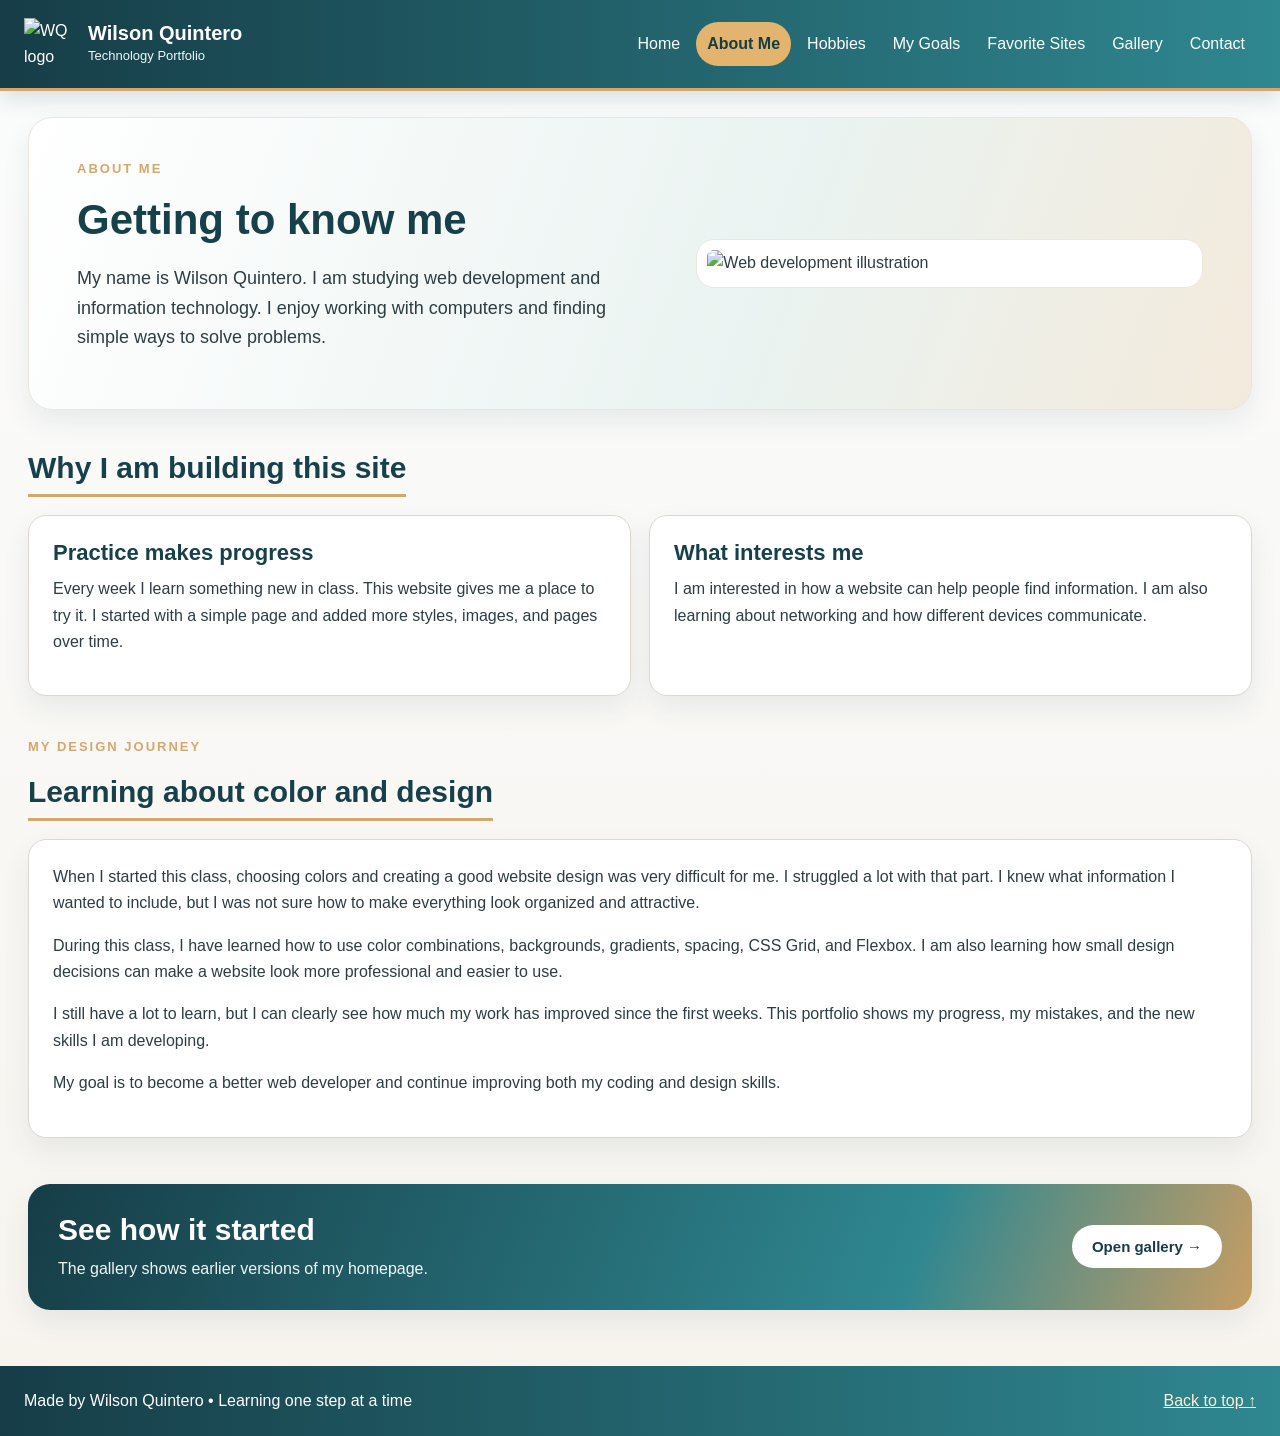
==== college-portfolio/about.html @ dd6f4d37 "Add files via upload" ====
<!DOCTYPE html>
<html lang="en">
<head>
    <meta charset="UTF-8">
    <meta name="viewport" content="width=device-width, initial-scale=1.0">
    <meta name="description" content="Wilson Quintero's student technology portfolio">
    <title>About Me | Wilson Quintero</title>
    <link rel="stylesheet" href="style.css">
</head>
<body>
<header id="top">
    <div class="header-inner">
        <a class="brand" href="index.html" aria-label="Wilson Quintero, home">
            <img src="images/wq-logo.svg" alt="WQ logo" width="52" height="52">
            <span><strong>Wilson Quintero</strong><small>Technology Portfolio</small></span>
        </a>
        <nav aria-label="Main navigation"><a href="index.html">Home</a>
<a href="about.html" class="active" aria-current="page">About Me</a>
<a href="hobbies.html">Hobbies</a>
<a href="goals.html">My Goals</a>
<a href="websites.html">Favorite Sites</a>
<a href="gallery.html">Gallery</a>
<a href="contact.html">Contact</a></nav>
    </div>
</header>
<main><!-- My page banner uses a background image and a color gradient. -->
<section class="page-intro about-banner"><div><p class="eyebrow">ABOUT ME</p><h1>Getting to know me</h1><p>My name is Wilson Quintero. I am studying web development and information technology. I enjoy working with computers and finding simple ways to solve problems.</p></div><img src="images/about-tech.svg" alt="Web development illustration"></section>
<!-- This section explains the topic of this page. -->
<section class="section"><h2>Why I am building this site</h2><div class="split"><div class="paper"><h3>Practice makes progress</h3><p>Every week I learn something new in class. This website gives me a place to try it. I started with a simple page and added more styles, images, and pages over time.</p></div><div class="paper"><h3>What interests me</h3><p>I am interested in how a website can help people find information. I am also learning about networking and how different devices communicate.</p></div></div></section>
<!-- I wrote this about how I am improving with color and design. -->
<section class="section"><p class="eyebrow">MY DESIGN JOURNEY</p><h2>Learning about color and design</h2>
<div class="paper"><p>When I started this class, choosing colors and creating a good website design was very difficult for me. I struggled a lot with that part. I knew what information I wanted to include, but I was not sure how to make everything look organized and attractive.</p>
<p>During this class, I have learned how to use color combinations, backgrounds, gradients, spacing, CSS Grid, and Flexbox. I am also learning how small design decisions can make a website look more professional and easier to use.</p>
<p>I still have a lot to learn, but I can clearly see how much my work has improved since the first weeks. This portfolio shows my progress, my mistakes, and the new skills I am developing.</p>
<p>My goal is to become a better web developer and continue improving both my coding and design skills.</p></div></section>
<section class="callout"><div><h2>See how it started</h2><p>The gallery shows earlier versions of my homepage.</p></div><a class="button" href="gallery.html">Open gallery →</a></section></main>
<footer><p>Made by Wilson Quintero • Learning one step at a time</p><a href="#top">Back to top ↑</a></footer>
</body>
</html>
---- college-portfolio/style.css ----
/* Wilson Quintero - Midterm portfolio update */
/* I used comments to explain the main parts of my CSS. */

/* My color palette: Ocean and Sand. */
:root {
    --bg: #f7f4ee;
    --paper: #ffffff;
    --text: #2d3d42;
    --heading: #17414a;
    --ocean-dark: #163d47;
    --ocean: #2f7c86;
    --ocean-soft: #eaf3f1;
    --sand: #d4a86c;
    --sand-soft: #f3eadc;
    --line: #ddd8cf;
    --shadow: 0 12px 28px rgba(22, 61, 71, 0.08);
}

* { box-sizing: border-box; }
html { scroll-behavior: smooth; }
body {
    margin: 0;
    background: linear-gradient(180deg, #fbfcfd 0%, var(--bg) 100%);
    color: var(--text);
    font: 16px/1.65 Arial, sans-serif;
}
img { max-width: 100%; height: auto; }
a { color: var(--ocean); }
a:focus-visible, button:focus-visible, input:focus-visible,
select:focus-visible, textarea:focus-visible {
    outline: 3px solid var(--sand);
    outline-offset: 3px;
}

h1, h2, h3 {
    margin-top: 0;
    color: var(--heading);
    font-family: 'Trebuchet MS', Arial, sans-serif;
    line-height: 1.2;
}
h1 { font-size: 42px; margin-bottom: 18px; }
h2 { font-size: 30px; margin-bottom: 18px; }
h3 { font-size: 22px; margin-bottom: 10px; }
p { margin: 0 0 16px; }
.eyebrow {
    margin-bottom: 16px;
    color: var(--sand);
    font-size: 13px;
    font-weight: bold;
    letter-spacing: 2px;
    text-transform: uppercase;
}

/* Header and navigation */
header {
    background: linear-gradient(90deg, var(--ocean-dark), #2f8790);
    border-bottom: 3px solid var(--sand);
    box-shadow: 0 8px 20px rgba(22, 61, 71, 0.14);
}
.header-inner {
    max-width: 1280px;
    margin: auto;
    padding: 18px 24px;
    display: flex;
    justify-content: space-between;
    align-items: center;
    gap: 18px;
    flex-wrap: wrap;
}
.brand {
    display: flex;
    align-items: center;
    gap: 12px;
    color: white;
    text-decoration: none;
}
.brand img { width: 52px; height: 52px; }
.brand strong { display: block; font: bold 20px 'Trebuchet MS', Arial, sans-serif; }
.brand small { display: block; color: #eef8f7; font-size: 13px; }
nav {
    display: flex;
    gap: 5px;
    flex-wrap: nowrap;
}
nav a {
    padding: 9px 11px;
    color: white;
    text-decoration: none;
    border-radius: 999px;
    white-space: nowrap;
    transition: background .2s ease;
}
nav a:hover, nav a:focus-visible { background: rgba(255,255,255,.14); }
nav a.active {
    background: #e2b46d;
    color: var(--ocean-dark);
    font-weight: bold;
}

/* Main layout */
main {
    max-width: 1280px;
    min-height: 70vh;
    margin: 0 auto;
    padding: 26px 28px 56px;
}
.section { margin-top: 40px; }
.section > h2 {
    display: inline-block;
    padding-bottom: 8px;
    border-bottom: 3px solid var(--sand);
}

/* Banner sections */
.hero, .page-intro, .page-heading.contact-banner {
    width: 100%;
    border-radius: 24px;
    overflow: hidden;
    box-shadow: var(--shadow);
}
.hero, .page-intro {
    display: flex;
    align-items: center;
    justify-content: space-between;
    gap: 36px;
    padding: 40px 48px;
}

/* My home hero is wide and simple so the text is easy to read. */
.hero {
    min-height: 420px;
    background:
        linear-gradient(90deg, rgba(15,58,68,.94) 0%, rgba(28,92,103,.88) 42%, rgba(212,168,108,.22) 100%),
        url("images/hero-tech.svg") center/cover no-repeat;
}
.hero-text {
    max-width: 540px;
    padding: 24px 28px;
    border-radius: 20px;
    background: rgba(10, 45, 52, 0.18);
    border: 1px solid rgba(255,255,255,.18);
}
.hero-text h1,
.hero-text p { color: white; }
.hero-text .eyebrow { color: #ffe7c2; }
.hero-text > p:not(.eyebrow),
.page-intro > div > p:not(.eyebrow),
.page-heading p:not(.eyebrow) { font-size: 18px; }
.hero-image { display: none; }

/* The other page banners are simpler and use the image on the right side. */
.page-intro {
    background: linear-gradient(110deg, #ffffff 0%, var(--ocean-soft) 60%, var(--sand-soft) 100%);
    border: 1px solid #ebe5da;
}
.page-intro > div { flex: 1; }
.page-intro > img {
    width: 45%;
    flex: 0 0 45%;
    border-radius: 18px;
    background: #ffffff;
    padding: 10px;
    border: 1px solid #ece7de;
}
.page-heading.contact-banner {
    padding: 28px 30px;
    margin-bottom: 16px;
    background: linear-gradient(110deg, #ffffff 0%, var(--ocean-soft) 60%, var(--sand-soft) 100%);
    border: 1px solid #ebe5da;
}

/* Buttons */
.button-row {
    display: flex;
    flex-wrap: wrap;
    gap: 12px;
    margin-top: 25px;
}
.button {
    display: inline-block;
    padding: 11px 18px;
    color: white;
    background: linear-gradient(110deg, #3497a1, #2a727b);
    border: 2px solid transparent;
    border-radius: 999px;
    text-decoration: none;
    font: bold 15px Arial, sans-serif;
    cursor: pointer;
    transition: transform .2s ease, box-shadow .2s ease;
    box-shadow: 0 10px 18px rgba(47,124,134,.18);
}
.button:hover { transform: translateY(-2px); }
.button-outline {
    background: rgba(255,255,255,.05);
    border-color: rgba(255,255,255,.40);
    box-shadow: none;
}
.button-outline:hover { background: rgba(255,255,255,.12); color: white; }
.email-button { margin: 0 0 18px; }

/* Card sections */
.card-row, .split {
    display: flex;
    gap: 18px;
    flex-wrap: wrap;
}
.feature-card, .small-card, .paper, .learning-card, .gallery-card, .tech-gallery-card {
    background: var(--paper);
    border: 1px solid var(--line);
    border-radius: 18px;
    box-shadow: var(--shadow);
}
.feature-card, .small-card, .paper {
    flex: 1;
    min-width: 230px;
    padding: 24px;
}
.feature-card, .small-card, .learning-card {
    border-top: 4px solid var(--sand);
    transition: transform .2s ease, box-shadow .2s ease;
}
.feature-card:hover, .small-card:hover, .learning-card:hover, .gallery-card:hover, .tech-gallery-card:hover {
    transform: translateY(-4px);
}
.feature-card img {
    width: 100%;
    height: 120px;
    object-fit: cover;
    border-radius: 12px;
    margin-bottom: 16px;
}
.card-number {
    display: block;
    margin-bottom: 12px;
    color: var(--ocean);
    font-weight: bold;
    letter-spacing: 2px;
}
.feature-card a, .text-link, .learning-card a { font-weight: bold; }
.goal-note { margin-top: 35px; border-left: 5px solid var(--sand); }

/* CSS Grid area on the home page */
.learning-grid {
    display: grid;
    grid-template-columns: 1fr 1fr 1fr;
    gap: 20px;
}
.learning-card {
    min-width: 0;
    padding: 24px;
}
.learning-card .topic-image {
    display: block;
    width: 100%;
    height: 125px;
    object-fit: cover;
    border-radius: 12px;
    margin-bottom: 18px;
    background: linear-gradient(135deg, #f8fbfc, #edf2f2);
}
.featured-learning {
    grid-column: span 2;
    display: flex;
    align-items: center;
    gap: 24px;
    background: linear-gradient(110deg, #ffffff, #f0f6f4);
    border-top-color: var(--ocean);
}
.featured-learning > div { flex: 1; }
.featured-learning > img {
    width: 36%;
    border-radius: 14px;
    background: #f7fbfb;
    padding: 8px;
    border: 1px solid #e5eceb;
}
.study-card {
    background: linear-gradient(120deg, var(--ocean-dark), #2f8790);
    color: white;
}
.study-card h3 { color: white; }
.study-card .card-number, .study-card a { color: #fff0d5; }
.study-card ul { margin: 0 0 20px; padding-left: 20px; }
.study-card li { margin-bottom: 8px; }

/* Small gallery in the home page */
.tech-gallery {
    margin-top: 46px;
    padding: 30px;
    border-radius: 24px;
    background: linear-gradient(115deg, #f8fbfb 0%, #eef5f4 70%, #f3eadc 100%);
    border: 1px solid #e5e0d6;
    box-shadow: var(--shadow);
}
.tech-gallery .eyebrow { color: var(--sand); }
.tech-gallery-grid {
    display: grid;
    grid-template-columns: repeat(3, 1fr);
    gap: 18px;
    margin-top: 20px;
}
.tech-gallery-card {
    margin: 0;
    padding: 14px;
    background: #ffffff;
}
.tech-gallery-card img {
    display: block;
    width: 100%;
    height: 170px;
    object-fit: cover;
    background: linear-gradient(135deg, #ffffff, #eef4f3);
    border-radius: 14px;
    padding: 10px;
    border: 1px solid #edf0ec;
}
.tech-gallery-card figcaption { padding-top: 12px; }
.tech-gallery-card strong {
    display: block;
    margin-bottom: 6px;
    color: var(--heading);
}
.tech-gallery-card span { display: block; color: var(--text); font-size: 14px; }

/* Gallery page keeps the real screenshots from the class history. */
.gallery {
    display: flex;
    flex-wrap: wrap;
    gap: 20px;
    align-items: stretch;
}
.gallery-card {
    flex: 1 1 46%;
    min-width: 280px;
    margin: 0;
    padding: 14px;
    transition: transform .2s ease;
}
.gallery-card img {
    display: block;
    width: 100%;
    height: 240px;
    object-fit: cover;
    object-position: top;
    border-radius: 12px;
    border: 1px solid var(--line);
    transition: transform .2s ease;
}
.gallery-card a {
    display: block;
    overflow: hidden;
    border-radius: 12px;
}
.gallery-card a:hover img { transform: scale(1.03); }
.gallery-card figcaption {
    display: flex;
    flex-direction: column;
    gap: 3px;
    padding: 14px 4px 4px;
}
.gallery-card strong { color: var(--heading); font-size: 19px; }

/* Contact page */
.form-layout {
    display: flex;
    flex-wrap: wrap;
    gap: 22px;
    align-items: flex-start;
}
.form-layout > section { flex: 2; min-width: 300px; }
.form-layout > aside { flex: 1; min-width: 280px; }
.form-note {
    padding: 12px;
    border-left: 4px solid var(--sand);
    background: #f3f5f8;
    border-radius: 8px;
}
form label { display: block; margin: 18px 0 6px; font-weight: bold; }
form input, form select, form textarea {
    width: 100%;
    padding: 11px 12px;
    border: 1px solid #aeb9c2;
    border-radius: 12px;
    background: white;
    color: var(--text);
    font: inherit;
}
form textarea { resize: vertical; }
form .button { margin-top: 20px; }
#form-status { margin-top: 12px; font-weight: bold; color: var(--ocean); }
.aside-image {
    margin: 12px 0;
    border-radius: 14px;
    background: #ffffff;
    padding: 8px;
    border: 1px solid #ece7de;
}
.notes-list { padding-left: 22px; overflow-wrap: anywhere; }
.notes-list li { margin-bottom: 12px; }
.clear-button {
    padding: 9px 14px;
    background: white;
    border: 1px solid var(--ocean-dark);
    border-radius: 999px;
    cursor: pointer;
}
.clear-button:hover { background: #f2f6f6; }

/* Callout section */
.callout {
    display: flex;
    justify-content: space-between;
    align-items: center;
    gap: 20px;
    flex-wrap: wrap;
    margin-top: 46px;
    padding: 28px 30px;
    color: white;
    background: linear-gradient(110deg, var(--ocean-dark), #2f8790 72%, #c79d64 100%);
    border-radius: 22px;
    box-shadow: var(--shadow);
}
.callout h2 { color: white; margin-bottom: 8px; }
.callout p { margin: 0; color: rgba(255,255,255,.94); }
.callout .button {
    background: white;
    color: var(--ocean-dark);
    box-shadow: none;
}

/* Footer */
footer {
    display: flex;
    justify-content: space-between;
    align-items: center;
    gap: 10px;
    flex-wrap: wrap;
    padding: 22px max(24px, calc((100vw - 1232px) / 2));
    background: linear-gradient(90deg, var(--ocean-dark), #2f8790);
    color: white;
}
footer p { margin: 0; }
footer a { color: #fff0d5; }

/* Responsive changes */
@media (max-width: 960px) {
    .learning-grid { grid-template-columns: 1fr 1fr; }
    .tech-gallery-grid { grid-template-columns: 1fr 1fr; }
    .hero, .page-intro { padding: 34px 28px; }
}

@media (max-width: 760px) {
    nav {
        justify-content: center;
        flex-wrap: wrap;
    }
    nav a { font-size: 14px; padding: 7px 9px; }
    .header-inner {
        flex-direction: column;
        align-items: stretch;
    }
    .brand { justify-content: center; }
    main { padding: 20px 16px 40px; }
    h1 { font-size: 34px; }
    .hero, .page-intro {
        flex-direction: column;
        align-items: stretch;
        gap: 20px;
        padding: 24px 20px;
    }
    .hero {
        min-height: auto;
        background-position: 62% center;
    }
    .hero-text {
        max-width: none;
        padding: 22px;
    }
    .page-intro > img { width: 100%; flex: none; }
    .learning-grid,
    .tech-gallery-grid { grid-template-columns: 1fr; }
    .featured-learning {
        grid-column: span 1;
        flex-direction: column;
        align-items: stretch;
    }
    .featured-learning > img { width: 100%; max-height: 220px; }
    .gallery-card { min-width: 0; flex-basis: 100%; }
    .form-layout > section, .form-layout > aside { min-width: 0; flex-basis: 100%; }
    footer { justify-content: center; text-align: center; }
}

@media (prefers-reduced-motion: reduce) {
    *, *::before, *::after {
        scroll-behavior: auto !important;
        transition: none !important;
    }
}
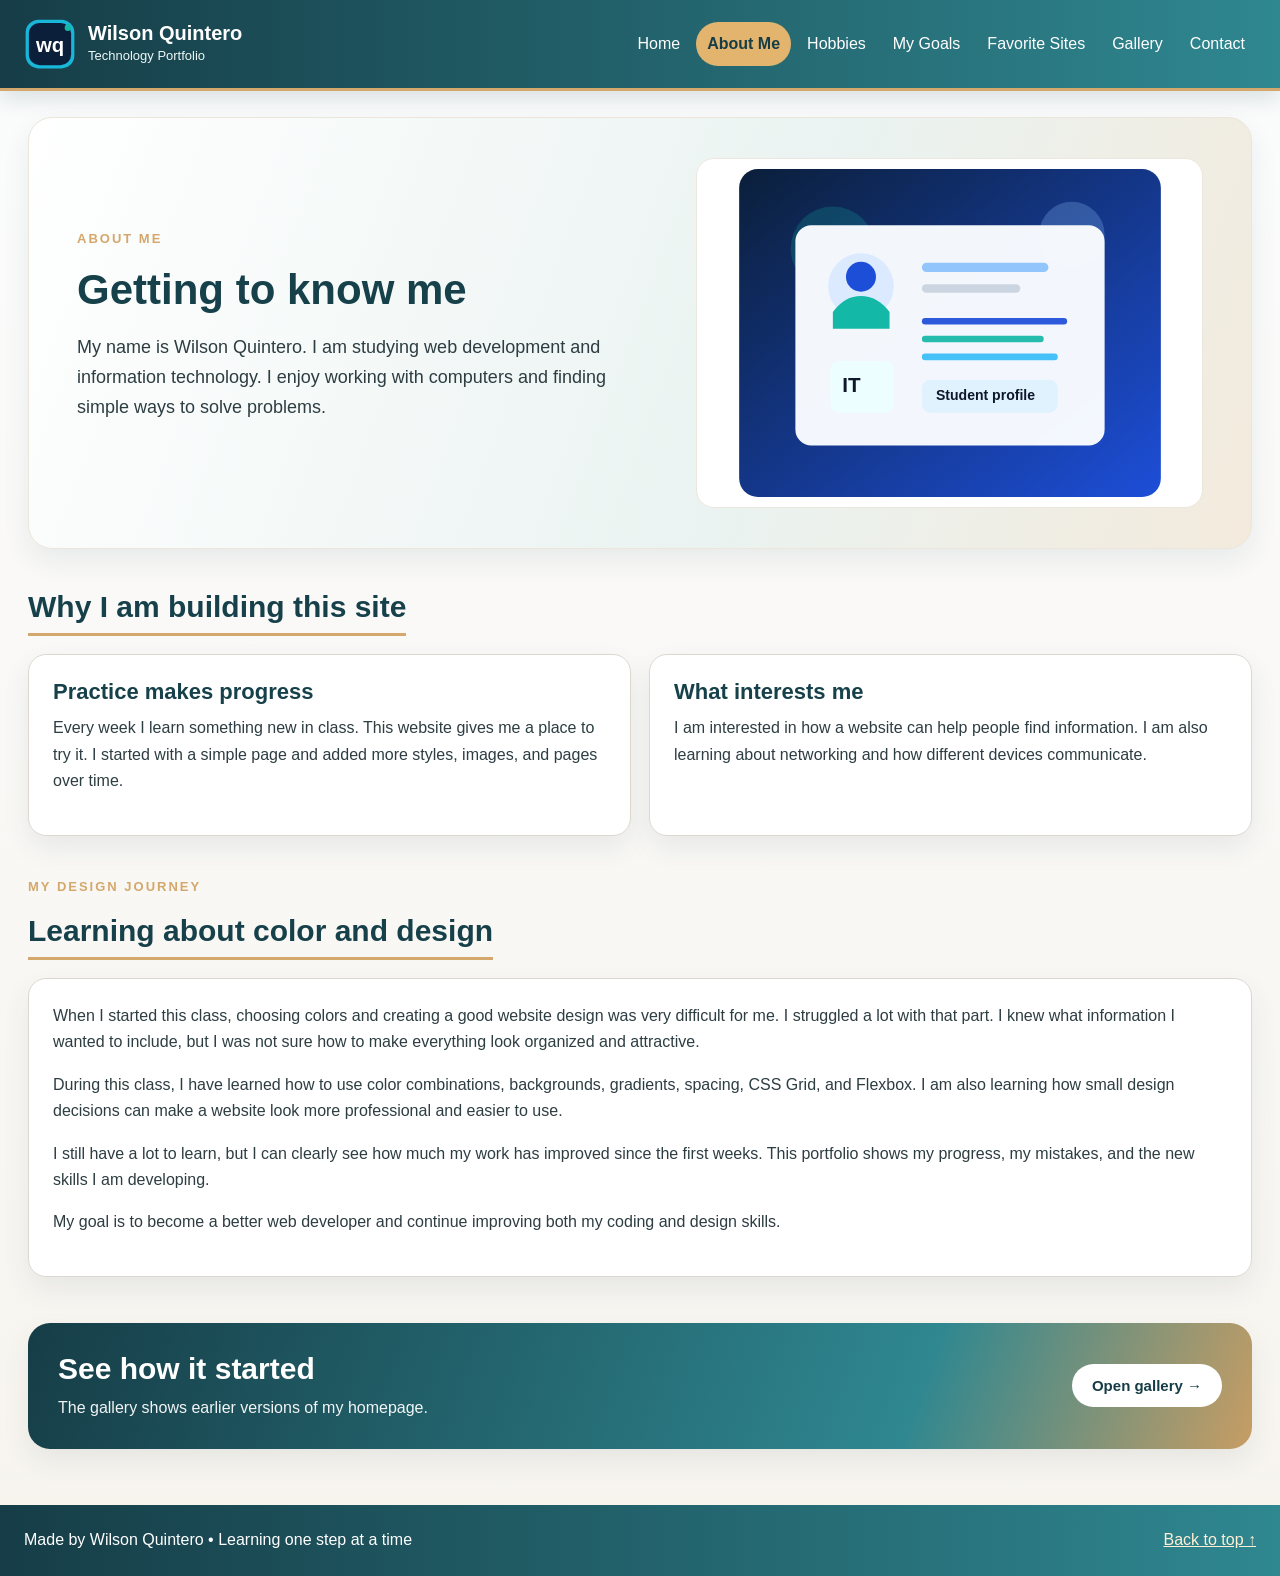
==== commit e5bcdb88: "Add files via upload" ====
--- a/college-portfolio/about.html
+++ b/college-portfolio/about.html
@@ -6,6 +6,7 @@
     <meta name="description" content="Wilson Quintero's student technology portfolio">
     <title>About Me | Wilson Quintero</title>
     <link rel="stylesheet" href="style.css">
+    <script src="navigation.js" defer></script>
 </head>
 <body>
 <header id="top">
@@ -14,7 +15,8 @@
             <img src="images/wq-logo.svg" alt="WQ logo" width="52" height="52">
             <span><strong>Wilson Quintero</strong><small>Technology Portfolio</small></span>
         </a>
-        <nav aria-label="Main navigation"><a href="index.html">Home</a>
+        <button class="menu-toggle" type="button" aria-expanded="false" aria-controls="site-navigation" aria-label="Open navigation menu"><span class="menu-icon" aria-hidden="true"></span><span class="menu-label">Menu</span></button>
+        <nav id="site-navigation" aria-label="Main navigation"><a href="index.html">Home</a>
 <a href="about.html" class="active" aria-current="page">About Me</a>
 <a href="hobbies.html">Hobbies</a>
 <a href="goals.html">My Goals</a>
@@ -24,7 +26,7 @@
     </div>
 </header>
 <main><!-- My page banner uses a background image and a color gradient. -->
-<section class="page-intro about-banner"><div><p class="eyebrow">ABOUT ME</p><h1>Getting to know me</h1><p>My name is Wilson Quintero. I am studying web development and information technology. I enjoy working with computers and finding simple ways to solve problems.</p></div><img src="images/about-tech.svg" alt="Web development illustration"></section>
+<section class="page-intro about-banner"><div><p class="eyebrow">ABOUT ME</p><h1>Getting to know me</h1><p>My name is Wilson Quintero. I am studying web development and information technology. I enjoy working with computers and finding simple ways to solve problems.</p></div><img loading="lazy" decoding="async" src="images/about-tech.svg" alt="Web development illustration"></section>
 <!-- This section explains the topic of this page. -->
 <section class="section"><h2>Why I am building this site</h2><div class="split"><div class="paper"><h3>Practice makes progress</h3><p>Every week I learn something new in class. This website gives me a place to try it. I started with a simple page and added more styles, images, and pages over time.</p></div><div class="paper"><h3>What interests me</h3><p>I am interested in how a website can help people find information. I am also learning about networking and how different devices communicate.</p></div></div></section>
 <!-- I wrote this about how I am improving with color and design. -->
--- a/college-portfolio/style.css
+++ b/college-portfolio/style.css
@@ -496,3 +496,115 @@
         transition: none !important;
     }
 }
+
+
+/* Mobile-first refinements: clear navigation, readable layouts and uncropped images. */
+html { -webkit-text-size-adjust: 100%; }
+body { overflow-x: clip; }
+main, .header-inner, .hero-text, .page-intro > div, .learning-card, .gallery-card { min-width: 0; }
+img { display: block; max-width: 100%; }
+.menu-toggle { display: none; }
+/* Illustrations are designed graphics: always show the whole artwork. */
+.feature-card img, .learning-card .topic-image, .tech-gallery-card img, .gallery-card img {
+    object-fit: contain;
+    object-position: center;
+}
+.feature-card img, .learning-card .topic-image, .tech-gallery-card img {
+    background: #edf5f4;
+}
+.gallery-card img { background: #f4f6f7; }
+.gallery-card a { background: #f4f6f7; }
+.page-intro > img, .featured-learning > img, .aside-image {
+    object-fit: contain;
+    height: auto;
+    max-height: 350px;
+}
+.gallery { display: grid; grid-template-columns: repeat(2, minmax(0, 1fr)); }
+.gallery-card { min-width: 0; width: 100%; }
+@media (max-width: 1100px) {
+    .header-inner {
+        display: grid;
+        grid-template-columns: minmax(0,1fr) auto;
+        align-items: center;
+        gap: 14px;
+        padding: 12px 20px;
+    }
+    .brand { justify-content: flex-start; min-width: 0; }
+    .brand strong { font-size: 18px; }
+    .brand small { font-size: 12px; }
+    .brand img { width: 44px; height: 44px; flex: 0 0 44px; }
+    .menu-toggle {
+        display: inline-flex;
+        align-items: center;
+        justify-content: center;
+        gap: 10px;
+        padding: 12px 16px;
+        min-height: 46px;
+        border: 1px solid rgba(255,255,255,.5);
+        border-radius: 12px;
+        background: rgba(255,255,255,.12);
+        color: white;
+        font: 700 15px Arial,sans-serif;
+        cursor: pointer;
+    }
+    .menu-icon { width: 20px; height: 16px; display: block; border-top: 2px solid currentColor; border-bottom: 2px solid currentColor; position: relative; }
+    .menu-icon::after { content: ''; position: absolute; left: 0; right: 0; top: 5px; border-top: 2px solid currentColor; }
+    .menu-toggle[aria-expanded="true"] .menu-icon { border: 0; }
+    .menu-toggle[aria-expanded="true"] .menu-icon::after { top: 7px; transform: rotate(45deg); }
+    .menu-toggle[aria-expanded="true"] .menu-icon::before { content: ''; position: absolute; left: 0; right: 0; top: 7px; border-top: 2px solid currentColor; transform: rotate(-45deg); }
+    nav#site-navigation {
+        display: none;
+        grid-column: 1 / -1;
+        flex-direction: column;
+        align-items: stretch;
+        gap: 4px;
+        width: 100%;
+        padding: 8px 0 4px;
+        border-top: 1px solid rgba(255,255,255,.2);
+    }
+    nav#site-navigation.is-open { display: flex; }
+    nav#site-navigation a {
+        display: block;
+        font-size: 16px;
+        padding: 12px 16px;
+        min-height: 46px;
+        border-radius: 10px;
+        white-space: normal;
+    }
+}
+@media (max-width: 760px) {
+    .header-inner { display: grid; grid-template-columns: minmax(0,1fr) auto; align-items: center; padding: 12px 16px; }
+    .brand { justify-content: flex-start; }
+    main { padding: 18px 14px 42px; }
+    h1 { font-size: clamp(29px, 8vw, 36px); }
+    h2 { font-size: clamp(24px, 6vw, 29px); }
+    h3 { font-size: 20px; }
+    .hero, .page-intro { padding: 22px 18px; border-radius: 18px; }
+    .hero { background: linear-gradient(115deg, rgba(15,58,68,.96), rgba(29,100,108,.92)), url("images/hero-tech.svg") center/cover no-repeat; }
+    .hero-text { padding: 4px 0; border: 0; background: none; }
+    .hero-text > p:not(.eyebrow), .page-intro > div > p:not(.eyebrow), .page-heading p:not(.eyebrow) { font-size: 16px; }
+    .button-row { gap: 10px; }
+    .button-row .button { text-align: center; }
+    .section { margin-top: 30px; }
+    .feature-card, .small-card, .paper, .learning-card { flex-basis: 100%; min-width: 0; padding: 20px; }
+    .featured-learning { gap: 12px; }
+    .featured-learning > img { max-height: 210px; }
+    .tech-gallery { padding: 20px 14px; border-radius: 18px; }
+    .tech-gallery-card img { height: auto; aspect-ratio: 16 / 10; padding: 12px; }
+    .gallery { grid-template-columns: minmax(0, 1fr); gap: 16px; }
+    .gallery-card { padding: 12px; }
+    .gallery-card img { height: auto; max-height: 360px; aspect-ratio: 4 / 3; }
+    .gallery-card a:hover img { transform: none; }
+    .form-layout > section, .form-layout > aside { min-width: 0; width: 100%; }
+    .callout { padding: 24px 20px; }
+    footer { padding: 22px 16px; }
+}
+@media (max-width: 390px) {
+    .brand img { width: 38px; height: 38px; flex-basis: 38px; }
+    .brand strong { font-size: 16px; }
+    .brand small { font-size: 11px; }
+    .menu-toggle { padding: 10px 12px; }
+    .hero { padding: 20px 16px; }
+    .button-row { flex-direction: column; }
+    .button-row .button { width: 100%; }
+}
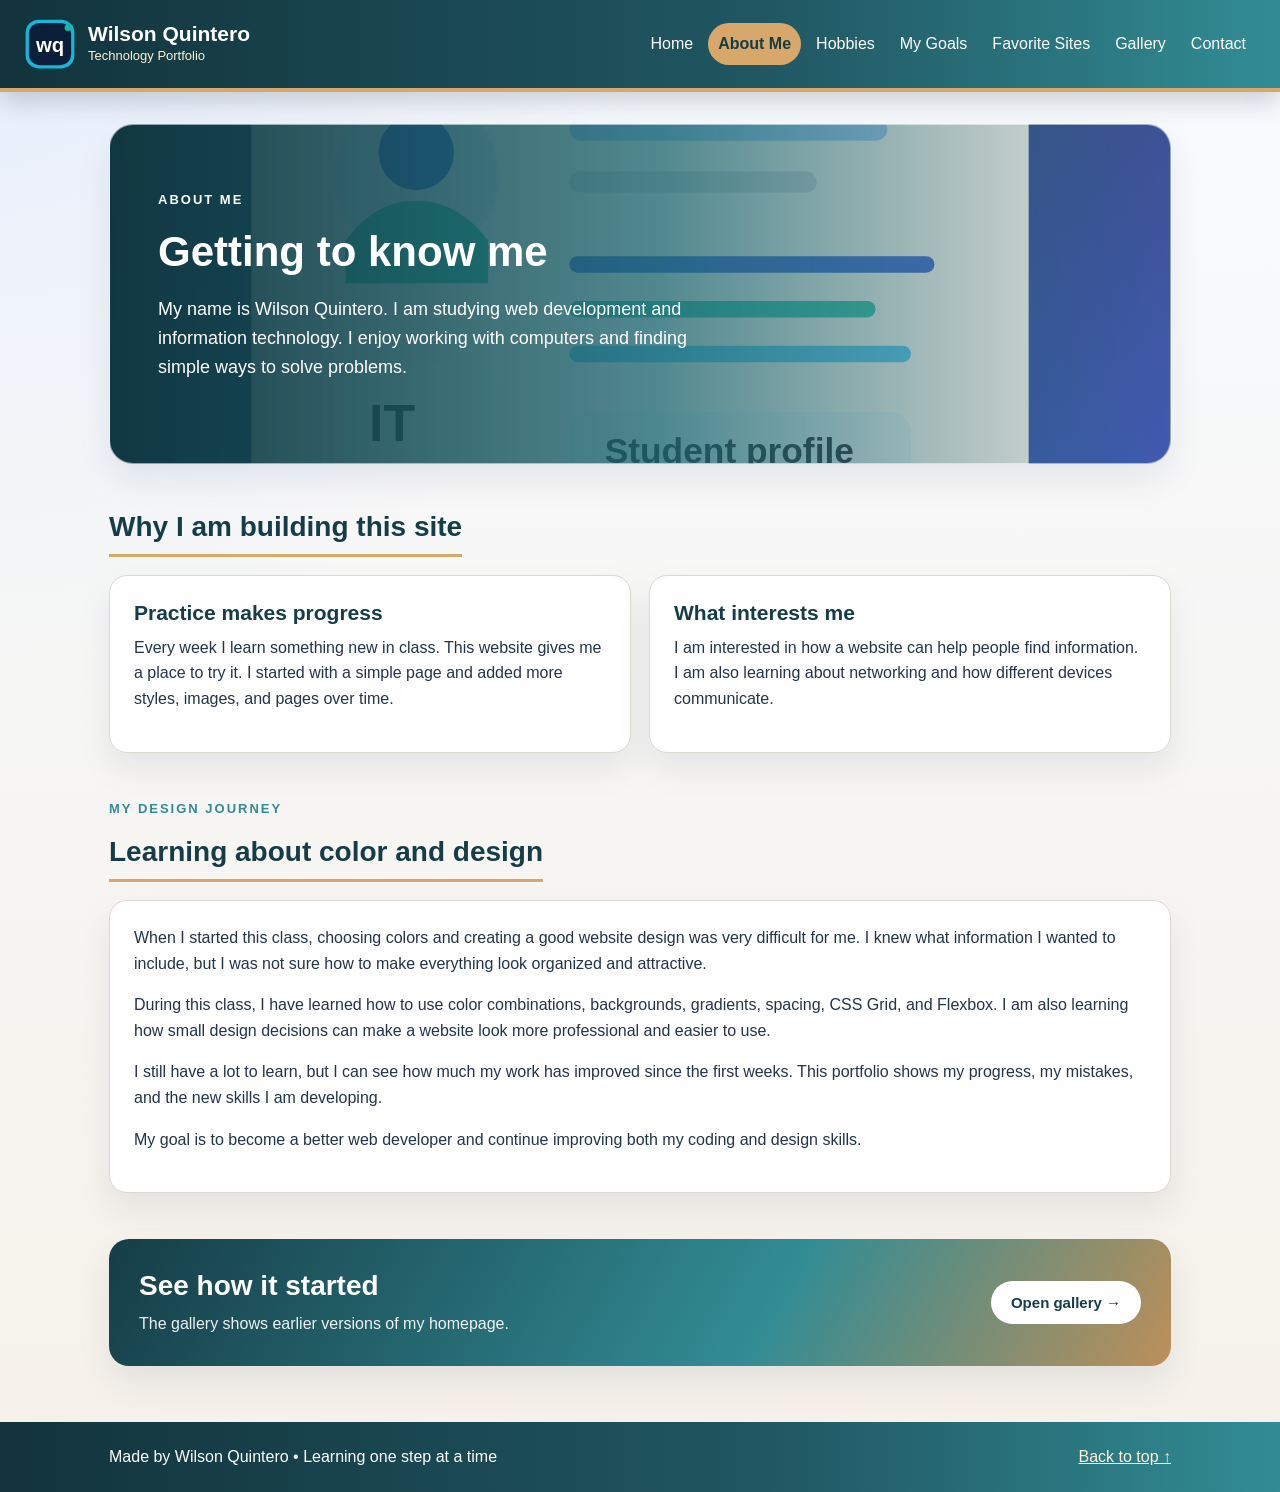
==== commit c6c9a1b4: "Add files via upload" ====
--- a/college-portfolio/about.html
+++ b/college-portfolio/about.html
@@ -6,7 +6,6 @@
     <meta name="description" content="Wilson Quintero's student technology portfolio">
     <title>About Me | Wilson Quintero</title>
     <link rel="stylesheet" href="style.css">
-    <script src="navigation.js" defer></script>
 </head>
 <body>
 <header id="top">
@@ -15,8 +14,7 @@
             <img src="images/wq-logo.svg" alt="WQ logo" width="52" height="52">
             <span><strong>Wilson Quintero</strong><small>Technology Portfolio</small></span>
         </a>
-        <button class="menu-toggle" type="button" aria-expanded="false" aria-controls="site-navigation" aria-label="Open navigation menu"><span class="menu-icon" aria-hidden="true"></span><span class="menu-label">Menu</span></button>
-        <nav id="site-navigation" aria-label="Main navigation"><a href="index.html">Home</a>
+        <nav aria-label="Main navigation"><a href="index.html">Home</a>
 <a href="about.html" class="active" aria-current="page">About Me</a>
 <a href="hobbies.html">Hobbies</a>
 <a href="goals.html">My Goals</a>
@@ -26,14 +24,14 @@
     </div>
 </header>
 <main><!-- My page banner uses a background image and a color gradient. -->
-<section class="page-intro about-banner"><div><p class="eyebrow">ABOUT ME</p><h1>Getting to know me</h1><p>My name is Wilson Quintero. I am studying web development and information technology. I enjoy working with computers and finding simple ways to solve problems.</p></div><img loading="lazy" decoding="async" src="images/about-tech.svg" alt="Web development illustration"></section>
+<section class="page-intro about-banner"><div><p class="eyebrow">ABOUT ME</p><h1>Getting to know me</h1><p>My name is Wilson Quintero. I am studying web development and information technology. I enjoy working with computers and finding simple ways to solve problems.</p></div><img src="images/about-tech.svg" alt="Web development illustration"></section>
 <!-- This section explains the topic of this page. -->
 <section class="section"><h2>Why I am building this site</h2><div class="split"><div class="paper"><h3>Practice makes progress</h3><p>Every week I learn something new in class. This website gives me a place to try it. I started with a simple page and added more styles, images, and pages over time.</p></div><div class="paper"><h3>What interests me</h3><p>I am interested in how a website can help people find information. I am also learning about networking and how different devices communicate.</p></div></div></section>
 <!-- I wrote this about how I am improving with color and design. -->
 <section class="section"><p class="eyebrow">MY DESIGN JOURNEY</p><h2>Learning about color and design</h2>
-<div class="paper"><p>When I started this class, choosing colors and creating a good website design was very difficult for me. I struggled a lot with that part. I knew what information I wanted to include, but I was not sure how to make everything look organized and attractive.</p>
+<div class="paper"><p>When I started this class, choosing colors and creating a good website design was very difficult for me. I knew what information I wanted to include, but I was not sure how to make everything look organized and attractive.</p>
 <p>During this class, I have learned how to use color combinations, backgrounds, gradients, spacing, CSS Grid, and Flexbox. I am also learning how small design decisions can make a website look more professional and easier to use.</p>
-<p>I still have a lot to learn, but I can clearly see how much my work has improved since the first weeks. This portfolio shows my progress, my mistakes, and the new skills I am developing.</p>
+<p>I still have a lot to learn, but I can see how much my work has improved since the first weeks. This portfolio shows my progress, my mistakes, and the new skills I am developing.</p>
 <p>My goal is to become a better web developer and continue improving both my coding and design skills.</p></div></section>
 <section class="callout"><div><h2>See how it started</h2><p>The gallery shows earlier versions of my homepage.</p></div><a class="button" href="gallery.html">Open gallery →</a></section></main>
 <footer><p>Made by Wilson Quintero • Learning one step at a time</p><a href="#top">Back to top ↑</a></footer>
--- a/college-portfolio/style.css
+++ b/college-portfolio/style.css
@@ -1,226 +1,195 @@
 /* Wilson Quintero - Midterm portfolio update */
-/* I used comments to explain the main parts of my CSS. */
-
-/* My color palette: Ocean and Sand. */
+/* My color palette: Ocean & Sand. I use these values across my pages. */
 :root {
-    --bg: #f7f4ee;
+    --bg: #f5f1e9;
     --paper: #ffffff;
-    --text: #2d3d42;
-    --heading: #17414a;
-    --ocean-dark: #163d47;
-    --ocean: #2f7c86;
-    --ocean-soft: #eaf3f1;
-    --sand: #d4a86c;
-    --sand-soft: #f3eadc;
-    --line: #ddd8cf;
-    --shadow: 0 12px 28px rgba(22, 61, 71, 0.08);
+    --text: #24344a;
+    --heading: #163d47;
+    --navy: #163d47;
+    --blue: #328c94;
+    --teal: #d8a86b;
+    --teal-soft: #f1e4d0;
+    --line: #dcd9d0;
+    --panel: #eaf4f1;
+    --shadow: 0 16px 34px rgba(11, 31, 58, 0.08);
 }
 
 * { box-sizing: border-box; }
 html { scroll-behavior: smooth; }
 body {
     margin: 0;
-    background: linear-gradient(180deg, #fbfcfd 0%, var(--bg) 100%);
+    background:
+        radial-gradient(circle at top left, rgba(37,99,235,.08), transparent 34%),
+        linear-gradient(180deg, #f8fbff 0%, var(--bg) 100%);
     color: var(--text);
-    font: 16px/1.65 Arial, sans-serif;
+    font: 16px/1.6 Arial, sans-serif;
 }
 img { max-width: 100%; height: auto; }
-a { color: var(--ocean); }
+a { color: var(--blue); }
 a:focus-visible, button:focus-visible, input:focus-visible,
 select:focus-visible, textarea:focus-visible {
-    outline: 3px solid var(--sand);
+    outline: 3px solid var(--teal);
     outline-offset: 3px;
 }
-
 h1, h2, h3 {
-    margin-top: 0;
     color: var(--heading);
     font-family: 'Trebuchet MS', Arial, sans-serif;
     line-height: 1.2;
 }
-h1 { font-size: 42px; margin-bottom: 18px; }
-h2 { font-size: 30px; margin-bottom: 18px; }
-h3 { font-size: 22px; margin-bottom: 10px; }
+h1 { font-size: 42px; margin: 0 0 18px; }
+h2 { font-size: 28px; margin: 0 0 18px; }
+h3 { font-size: 21px; margin: 0 0 10px; }
 p { margin: 0 0 16px; }
 .eyebrow {
-    margin-bottom: 16px;
-    color: var(--sand);
+    color: var(--blue);
     font-size: 13px;
     font-weight: bold;
     letter-spacing: 2px;
     text-transform: uppercase;
 }
 
-/* Header and navigation */
+/* The header and navigation are shared by all seven pages. */
 header {
-    background: linear-gradient(90deg, var(--ocean-dark), #2f8790);
-    border-bottom: 3px solid var(--sand);
-    box-shadow: 0 8px 20px rgba(22, 61, 71, 0.14);
+    background: linear-gradient(90deg, #12333c 0%, #205762 60%, #328c94 100%);
+    border-bottom: 4px solid var(--teal);
+    box-shadow: 0 10px 24px rgba(7, 18, 41, 0.18);
 }
 .header-inner {
     max-width: 1280px;
     margin: auto;
     padding: 18px 24px;
     display: flex;
+    flex-direction: row;
     justify-content: space-between;
     align-items: center;
+    flex-wrap: wrap;
     gap: 18px;
-    flex-wrap: wrap;
-}
-.brand {
-    display: flex;
-    align-items: center;
-    gap: 12px;
-    color: white;
-    text-decoration: none;
-}
-.brand img { width: 52px; height: 52px; }
-.brand strong { display: block; font: bold 20px 'Trebuchet MS', Arial, sans-serif; }
-.brand small { display: block; color: #eef8f7; font-size: 13px; }
-nav {
-    display: flex;
-    gap: 5px;
-    flex-wrap: nowrap;
-}
+}
+.brand { display: flex; align-items: center; gap: 12px; color: white; text-decoration: none; }
+.brand img { width: 52px; height: 52px; transition: transform .25s ease; }
+.brand:hover img { transform: rotate(-8deg) scale(1.06); }
+.brand strong { display: block; font: bold 21px 'Trebuchet MS', Arial, sans-serif; }
+.brand small { display: block; color: #fff0d6; font-size: 13px; }
+nav { display: flex; flex-direction: row; flex-wrap: nowrap; justify-content: flex-end; gap: 5px; }
 nav a {
-    padding: 9px 11px;
-    color: white;
+    padding: 8px 10px;
+    color: white;
+    white-space: nowrap;
     text-decoration: none;
     border-radius: 999px;
-    white-space: nowrap;
-    transition: background .2s ease;
-}
-nav a:hover, nav a:focus-visible { background: rgba(255,255,255,.14); }
-nav a.active {
-    background: #e2b46d;
-    color: var(--ocean-dark);
-    font-weight: bold;
-}
-
-/* Main layout */
+    transition: background .2s ease, transform .2s ease;
+}
+nav a:hover, nav a:focus-visible { background: rgba(255,255,255,.14); color: white; transform: translateY(-2px); }
+nav a.active { background: var(--teal); color: var(--navy); font-weight: bold; }
+
+/* Main area: I limit the page width so it is easy to read. */
 main {
-    max-width: 1280px;
+    max-width: 1110px;
     min-height: 70vh;
     margin: 0 auto;
-    padding: 26px 28px 56px;
-}
-.section { margin-top: 40px; }
-.section > h2 {
-    display: inline-block;
-    padding-bottom: 8px;
-    border-bottom: 3px solid var(--sand);
-}
-
-/* Banner sections */
-.hero, .page-intro, .page-heading.contact-banner {
-    width: 100%;
-    border-radius: 24px;
-    overflow: hidden;
-    box-shadow: var(--shadow);
+    padding: 32px 24px 56px;
 }
 .hero, .page-intro {
     display: flex;
+    flex-direction: row;
     align-items: center;
     justify-content: space-between;
-    gap: 36px;
-    padding: 40px 48px;
-}
-
-/* My home hero is wide and simple so the text is easy to read. */
+    gap: 40px;
+    padding: 48px;
+    border-radius: 24px;
+    border: 1px solid rgba(255,255,255,.55);
+    box-shadow: var(--shadow);
+    overflow: hidden;
+}
+/* My hero: the photo-style illustration covers the complete section.
+   A left-to-right gradient keeps the words easy to read. */
 .hero {
-    min-height: 420px;
-    background:
-        linear-gradient(90deg, rgba(15,58,68,.94) 0%, rgba(28,92,103,.88) 42%, rgba(212,168,108,.22) 100%),
-        url("images/hero-tech.svg") center/cover no-repeat;
+    position: relative;
+    min-height: 450px;
+    background-image: linear-gradient(90deg, rgba(14,46,55,.97) 0%, rgba(29,99,106,.83) 45%, rgba(216,168,107,.24) 100%), url("images/hero-tech.svg");
+    background-position: center;
+    background-size: cover;
+    background-repeat: no-repeat;
 }
 .hero-text {
-    max-width: 540px;
-    padding: 24px 28px;
-    border-radius: 20px;
-    background: rgba(10, 45, 52, 0.18);
-    border: 1px solid rgba(255,255,255,.18);
-}
-.hero-text h1,
-.hero-text p { color: white; }
-.hero-text .eyebrow { color: #ffe7c2; }
-.hero-text > p:not(.eyebrow),
-.page-intro > div > p:not(.eyebrow),
-.page-heading p:not(.eyebrow) { font-size: 18px; }
+    flex: 1;
+    max-width: 560px;
+    padding: 30px;
+    border-radius: 22px;
+    background: rgba(13,52,59,.22);
+    border: 1px solid rgba(255,255,255,.22);
+    box-shadow: 0 12px 28px rgba(6, 17, 34, 0.16);
+}
+.hero-text h1, .hero-text p { color: white; }
+.hero-text .eyebrow { color: #ffe4bc; }
+.hero-text > p:not(.eyebrow), .page-intro > div > p:not(.eyebrow) { font-size: 18px; }
 .hero-image { display: none; }
 
-/* The other page banners are simpler and use the image on the right side. */
 .page-intro {
-    background: linear-gradient(110deg, #ffffff 0%, var(--ocean-soft) 60%, var(--sand-soft) 100%);
-    border: 1px solid #ebe5da;
+    background: linear-gradient(110deg, rgba(22,61,71,.94), rgba(50,140,148,.74) 55%, rgba(216,168,107,.38)), url("images/about-tech.svg") center/cover no-repeat;
 }
 .page-intro > div { flex: 1; }
 .page-intro > img {
-    width: 45%;
-    flex: 0 0 45%;
-    border-radius: 18px;
-    background: #ffffff;
+    width: 42%;
+    flex: 0 0 42%;
+    border-radius: 22px;
+    background: linear-gradient(135deg, #eff6ff, #f1e4d0);
     padding: 10px;
-    border: 1px solid #ece7de;
-}
-.page-heading.contact-banner {
-    padding: 28px 30px;
-    margin-bottom: 16px;
-    background: linear-gradient(110deg, #ffffff 0%, var(--ocean-soft) 60%, var(--sand-soft) 100%);
-    border: 1px solid #ebe5da;
-}
-
-/* Buttons */
-.button-row {
-    display: flex;
-    flex-wrap: wrap;
-    gap: 12px;
-    margin-top: 25px;
-}
+    box-shadow: 0 10px 28px rgba(37,99,235,.12);
+}
+.page-heading { max-width: 700px; padding: 25px 0 10px; }
+.page-heading p:not(.eyebrow) { font-size: 18px; }
+
+.button-row { display: flex; flex-direction: row; flex-wrap: wrap; gap: 12px; margin-top: 25px; }
 .button {
     display: inline-block;
     padding: 11px 18px;
     color: white;
-    background: linear-gradient(110deg, #3497a1, #2a727b);
+    background: linear-gradient(110deg, #328c94, #236c75);
     border: 2px solid transparent;
     border-radius: 999px;
+    font: bold 15px Arial, sans-serif;
     text-decoration: none;
-    font: bold 15px Arial, sans-serif;
     cursor: pointer;
     transition: transform .2s ease, box-shadow .2s ease;
-    box-shadow: 0 10px 18px rgba(47,124,134,.18);
-}
-.button:hover { transform: translateY(-2px); }
+    box-shadow: 0 10px 20px rgba(37,99,235,.18);
+}
+.button:hover {
+    color: white;
+    transform: translateY(-2px);
+    box-shadow: 0 14px 28px rgba(37,99,235,.24);
+}
 .button-outline {
-    background: rgba(255,255,255,.05);
-    border-color: rgba(255,255,255,.40);
+    color: white;
+    background: rgba(255,255,255,.08);
+    border-color: rgba(255,255,255,.35);
     box-shadow: none;
 }
-.button-outline:hover { background: rgba(255,255,255,.12); color: white; }
-.email-button { margin: 0 0 18px; }
-
-/* Card sections */
-.card-row, .split {
-    display: flex;
-    gap: 18px;
-    flex-wrap: wrap;
-}
-.feature-card, .small-card, .paper, .learning-card, .gallery-card, .tech-gallery-card {
-    background: var(--paper);
-    border: 1px solid var(--line);
-    border-radius: 18px;
-    box-shadow: var(--shadow);
-}
+.button-outline:hover { color: white; background: rgba(255,255,255,.18); }
+
+.section { margin-top: 46px; }
+.section > h2 {
+    display: inline-block;
+    padding-bottom: 10px;
+    border-bottom: 3px solid var(--teal);
+}
+.card-row { display: flex; flex-direction: row; align-items: stretch; flex-wrap: wrap; gap: 18px; }
 .feature-card, .small-card, .paper {
     flex: 1;
     min-width: 230px;
     padding: 24px;
-}
-.feature-card, .small-card, .learning-card {
-    border-top: 4px solid var(--sand);
-    transition: transform .2s ease, box-shadow .2s ease;
-}
-.feature-card:hover, .small-card:hover, .learning-card:hover, .gallery-card:hover, .tech-gallery-card:hover {
+    background: rgba(255,255,255,.92);
+    border: 1px solid var(--line);
+    border-radius: 18px;
+    box-shadow: var(--shadow);
+}
+.feature-card, .small-card {
+    border-top: 4px solid var(--teal);
+    transition: transform .2s ease, box-shadow .2s ease, border-color .2s ease;
+}
+.feature-card:hover, .small-card:hover, .tech-gallery-card:hover, .gallery-card:hover {
     transform: translateY(-4px);
+    box-shadow: 0 18px 36px rgba(11,31,58,.12);
 }
 .feature-card img {
     width: 100%;
@@ -229,17 +198,34 @@
     border-radius: 12px;
     margin-bottom: 16px;
 }
-.card-number {
-    display: block;
-    margin-bottom: 12px;
-    color: var(--ocean);
-    font-weight: bold;
-    letter-spacing: 2px;
-}
-.feature-card a, .text-link, .learning-card a { font-weight: bold; }
-.goal-note { margin-top: 35px; border-left: 5px solid var(--sand); }
-
-/* CSS Grid area on the home page */
+.feature-card a, .text-link { font-weight: bold; }
+.small-card { min-width: 220px; }
+.card-number { display: block; color: var(--blue); font-weight: bold; letter-spacing: 2px; margin-bottom: 12px; }
+.split { display: flex; flex-direction: row; flex-wrap: wrap; gap: 18px; }
+.callout {
+    display: flex;
+    justify-content: space-between;
+    align-items: center;
+    flex-wrap: wrap;
+    gap: 20px;
+    margin-top: 46px;
+    padding: 30px;
+    color: white;
+    background: linear-gradient(120deg, #163d47 0%, #328c94 62%, #bd8f59 100%);
+    border-radius: 20px;
+    box-shadow: var(--shadow);
+}
+.callout h2 { color: white; margin-bottom: 8px; }
+.callout p { margin: 0; color: rgba(255,255,255,.92); }
+.callout .button {
+    background: white;
+    color: var(--navy);
+    box-shadow: none;
+}
+.callout .button:hover { color: var(--navy); }
+.goal-note { margin-top: 35px; border-left: 5px solid var(--teal); }
+
+/* CSS Grid: I use three columns for my learning cards. */
 .learning-grid {
     display: grid;
     grid-template-columns: 1fr 1fr 1fr;
@@ -248,51 +234,57 @@
 .learning-card {
     min-width: 0;
     padding: 24px;
-}
+    background: rgba(255,255,255,.92);
+    border: 1px solid var(--line);
+    border-top: 4px solid var(--teal);
+    border-radius: 18px;
+    box-shadow: var(--shadow);
+}
+.learning-card a { font-weight: bold; }
 .learning-card .topic-image {
     display: block;
     width: 100%;
     height: 125px;
     object-fit: cover;
-    border-radius: 12px;
-    margin-bottom: 18px;
-    background: linear-gradient(135deg, #f8fbfc, #edf2f2);
+    border-radius: 14px;
+    margin-bottom: 20px;
+    background: linear-gradient(135deg, #eff6ff, #f1e4d0);
 }
 .featured-learning {
     grid-column: span 2;
     display: flex;
     align-items: center;
     gap: 24px;
-    background: linear-gradient(110deg, #ffffff, #f0f6f4);
-    border-top-color: var(--ocean);
+    background: linear-gradient(110deg, #eaf4f1, #f8efe2);
+    border-top-color: var(--blue);
 }
 .featured-learning > div { flex: 1; }
 .featured-learning > img {
-    width: 36%;
-    border-radius: 14px;
-    background: #f7fbfb;
+    width: 35%;
+    border-radius: 16px;
+    background: linear-gradient(135deg, #eff6ff, #f1e4d0);
     padding: 8px;
-    border: 1px solid #e5eceb;
 }
 .study-card {
-    background: linear-gradient(120deg, var(--ocean-dark), #2f8790);
+    background: linear-gradient(120deg, #163d47, #328c94);
     color: white;
 }
 .study-card h3 { color: white; }
-.study-card .card-number, .study-card a { color: #fff0d5; }
-.study-card ul { margin: 0 0 20px; padding-left: 20px; }
+.study-card .card-number, .study-card a { color: #fff0d6; }
+.study-card ul { padding-left: 20px; margin: 0 0 20px; }
 .study-card li { margin-bottom: 8px; }
 
-/* Small gallery in the home page */
+/* My three-picture technology gallery on the home page. */
 .tech-gallery {
     margin-top: 46px;
     padding: 30px;
     border-radius: 24px;
-    background: linear-gradient(115deg, #f8fbfb 0%, #eef5f4 70%, #f3eadc 100%);
-    border: 1px solid #e5e0d6;
-    box-shadow: var(--shadow);
-}
-.tech-gallery .eyebrow { color: var(--sand); }
+    background: linear-gradient(135deg, #081728 0%, #113f8f 55%, #d8a86b 100%);
+    color: white;
+    box-shadow: var(--shadow);
+}
+.tech-gallery .eyebrow, .tech-gallery h2, .tech-gallery p { color: white; }
+.tech-gallery h2 { margin-bottom: 10px; }
 .tech-gallery-grid {
     display: grid;
     grid-template-columns: repeat(3, 1fr);
@@ -302,39 +294,42 @@
 .tech-gallery-card {
     margin: 0;
     padding: 14px;
-    background: #ffffff;
+    background: rgba(255,255,255,.12);
+    border-radius: 18px;
+    border: 1px solid rgba(255,255,255,.20);
+    transition: transform .2s ease, box-shadow .2s ease;
 }
 .tech-gallery-card img {
     display: block;
     width: 100%;
     height: 170px;
     object-fit: cover;
-    background: linear-gradient(135deg, #ffffff, #eef4f3);
+    background: linear-gradient(135deg, rgba(255,255,255,.95), rgba(217,245,240,.9));
     border-radius: 14px;
     padding: 10px;
-    border: 1px solid #edf0ec;
 }
 .tech-gallery-card figcaption { padding-top: 12px; }
-.tech-gallery-card strong {
-    display: block;
-    margin-bottom: 6px;
-    color: var(--heading);
-}
-.tech-gallery-card span { display: block; color: var(--text); font-size: 14px; }
-
-/* Gallery page keeps the real screenshots from the class history. */
+.tech-gallery-card strong { display: block; color: white; margin-bottom: 4px; }
+.tech-gallery-card span { display: block; font-size: 14px; color: rgba(255,255,255,.92); }
+
+/* The screenshots below are my real class history. I did not delete them. */
 .gallery {
     display: flex;
+    flex-direction: row;
     flex-wrap: wrap;
+    align-items: stretch;
     gap: 20px;
-    align-items: stretch;
 }
 .gallery-card {
     flex: 1 1 46%;
     min-width: 280px;
     margin: 0;
     padding: 14px;
-    transition: transform .2s ease;
+    background: rgba(255,255,255,.92);
+    border: 1px solid var(--line);
+    border-radius: 18px;
+    box-shadow: var(--shadow);
+    transition: transform .2s ease, box-shadow .2s ease;
 }
 .gallery-card img {
     display: block;
@@ -346,40 +341,21 @@
     border: 1px solid var(--line);
     transition: transform .2s ease;
 }
-.gallery-card a {
-    display: block;
-    overflow: hidden;
-    border-radius: 12px;
-}
+.gallery-card a { display: block; overflow: hidden; border-radius: 12px; }
 .gallery-card a:hover img { transform: scale(1.03); }
-.gallery-card figcaption {
-    display: flex;
-    flex-direction: column;
-    gap: 3px;
-    padding: 14px 4px 4px;
-}
-.gallery-card strong { color: var(--heading); font-size: 19px; }
-
-/* Contact page */
-.form-layout {
-    display: flex;
-    flex-wrap: wrap;
-    gap: 22px;
-    align-items: flex-start;
-}
+.gallery-card figcaption { display: flex; flex-direction: column; gap: 3px; padding: 14px 4px 4px; }
+.gallery-card strong { color: var(--heading); font-family: 'Trebuchet MS', Arial, sans-serif; font-size: 19px; }
+
+/* The contact form has a feedback area and a side panel. */
+.form-layout { display: flex; flex-direction: row; flex-wrap: wrap; align-items: flex-start; gap: 22px; }
 .form-layout > section { flex: 2; min-width: 300px; }
 .form-layout > aside { flex: 1; min-width: 280px; }
-.form-note {
-    padding: 12px;
-    border-left: 4px solid var(--sand);
-    background: #f3f5f8;
-    border-radius: 8px;
-}
+.form-note { padding: 12px; border-left: 4px solid var(--teal); background: #eef5ff; border-radius: 8px; }
 form label { display: block; margin: 18px 0 6px; font-weight: bold; }
 form input, form select, form textarea {
     width: 100%;
     padding: 11px 12px;
-    border: 1px solid #aeb9c2;
+    border: 1px solid #aab9c9;
     border-radius: 12px;
     background: white;
     color: var(--text);
@@ -387,86 +363,59 @@
 }
 form textarea { resize: vertical; }
 form .button { margin-top: 20px; }
-#form-status { margin-top: 12px; font-weight: bold; color: var(--ocean); }
+#form-status { margin-top: 12px; font-weight: bold; color: var(--blue); }
 .aside-image {
+    border-radius: 16px;
     margin: 12px 0;
-    border-radius: 14px;
-    background: #ffffff;
+    background: linear-gradient(135deg, #eff6ff, #f1e4d0);
     padding: 8px;
-    border: 1px solid #ece7de;
 }
 .notes-list { padding-left: 22px; overflow-wrap: anywhere; }
 .notes-list li { margin-bottom: 12px; }
 .clear-button {
     padding: 9px 14px;
     background: white;
-    border: 1px solid var(--ocean-dark);
+    border: 1px solid var(--navy);
     border-radius: 999px;
     cursor: pointer;
 }
-.clear-button:hover { background: #f2f6f6; }
-
-/* Callout section */
-.callout {
-    display: flex;
+.clear-button:hover { background: #eef5ff; }
+
+/* This footer appears at the bottom of every page. */
+footer {
+    display: flex;
+    flex-direction: row;
     justify-content: space-between;
     align-items: center;
-    gap: 20px;
     flex-wrap: wrap;
-    margin-top: 46px;
-    padding: 28px 30px;
-    color: white;
-    background: linear-gradient(110deg, var(--ocean-dark), #2f8790 72%, #c79d64 100%);
-    border-radius: 22px;
-    box-shadow: var(--shadow);
-}
-.callout h2 { color: white; margin-bottom: 8px; }
-.callout p { margin: 0; color: rgba(255,255,255,.94); }
-.callout .button {
-    background: white;
-    color: var(--ocean-dark);
-    box-shadow: none;
-}
-
-/* Footer */
-footer {
-    display: flex;
-    justify-content: space-between;
-    align-items: center;
     gap: 10px;
-    flex-wrap: wrap;
-    padding: 22px max(24px, calc((100vw - 1232px) / 2));
-    background: linear-gradient(90deg, var(--ocean-dark), #2f8790);
+    padding: 22px max(24px, calc((100vw - 1062px) / 2));
+    background: linear-gradient(90deg, #12333c 0%, #205762 60%, #328c94 100%);
     color: white;
 }
 footer p { margin: 0; }
-footer a { color: #fff0d5; }
-
-/* Responsive changes */
-@media (max-width: 960px) {
+footer a { color: #fff0d6; }
+
+@media (max-width: 900px) {
     .learning-grid { grid-template-columns: 1fr 1fr; }
     .tech-gallery-grid { grid-template-columns: 1fr 1fr; }
-    .hero, .page-intro { padding: 34px 28px; }
-}
-
+}
+
+/* On a phone, my columns stack to make text easier to read. */
 @media (max-width: 760px) {
-    nav {
-        justify-content: center;
-        flex-wrap: wrap;
-    }
+    .learning-grid { grid-template-columns: 1fr; }
+    .featured-learning { grid-column: span 1; flex-direction: column; align-items: stretch; }
+    .featured-learning > img { width: 100%; max-height: 220px; }
+    .header-inner { flex-direction: column; align-items: stretch; }
+    .brand { justify-content: center; }
+    nav { justify-content: center; flex-wrap: wrap; }
     nav a { font-size: 14px; padding: 7px 9px; }
-    .header-inner {
-        flex-direction: column;
-        align-items: stretch;
-    }
-    .brand { justify-content: center; }
-    main { padding: 20px 16px 40px; }
-    h1 { font-size: 34px; }
+    h1 { font-size: 32px; }
     .hero, .page-intro {
         flex-direction: column;
         align-items: stretch;
-        gap: 20px;
-        padding: 24px 20px;
+        gap: 22px;
+        padding: 26px;
     }
     .hero {
         min-height: auto;
@@ -477,134 +426,37 @@
         padding: 22px;
     }
     .page-intro > img { width: 100%; flex: none; }
-    .learning-grid,
-    .tech-gallery-grid { grid-template-columns: 1fr; }
-    .featured-learning {
-        grid-column: span 1;
-        flex-direction: column;
-        align-items: stretch;
-    }
-    .featured-learning > img { width: 100%; max-height: 220px; }
+    main { padding: 20px 16px 40px; }
     .gallery-card { min-width: 0; flex-basis: 100%; }
     .form-layout > section, .form-layout > aside { min-width: 0; flex-basis: 100%; }
+    .tech-gallery { padding: 20px; }
+    .tech-gallery-grid { grid-template-columns: 1fr; }
     footer { justify-content: center; text-align: center; }
 }
 
 @media (prefers-reduced-motion: reduce) {
-    *, *::before, *::after {
-        scroll-behavior: auto !important;
-        transition: none !important;
-    }
-}
-
-
-/* Mobile-first refinements: clear navigation, readable layouts and uncropped images. */
-html { -webkit-text-size-adjust: 100%; }
-body { overflow-x: clip; }
-main, .header-inner, .hero-text, .page-intro > div, .learning-card, .gallery-card { min-width: 0; }
-img { display: block; max-width: 100%; }
-.menu-toggle { display: none; }
-/* Illustrations are designed graphics: always show the whole artwork. */
-.feature-card img, .learning-card .topic-image, .tech-gallery-card img, .gallery-card img {
-    object-fit: contain;
-    object-position: center;
-}
-.feature-card img, .learning-card .topic-image, .tech-gallery-card img {
-    background: #edf5f4;
-}
-.gallery-card img { background: #f4f6f7; }
-.gallery-card a { background: #f4f6f7; }
-.page-intro > img, .featured-learning > img, .aside-image {
-    object-fit: contain;
-    height: auto;
-    max-height: 350px;
-}
-.gallery { display: grid; grid-template-columns: repeat(2, minmax(0, 1fr)); }
-.gallery-card { min-width: 0; width: 100%; }
-@media (max-width: 1100px) {
-    .header-inner {
-        display: grid;
-        grid-template-columns: minmax(0,1fr) auto;
-        align-items: center;
-        gap: 14px;
-        padding: 12px 20px;
-    }
-    .brand { justify-content: flex-start; min-width: 0; }
-    .brand strong { font-size: 18px; }
-    .brand small { font-size: 12px; }
-    .brand img { width: 44px; height: 44px; flex: 0 0 44px; }
-    .menu-toggle {
-        display: inline-flex;
-        align-items: center;
-        justify-content: center;
-        gap: 10px;
-        padding: 12px 16px;
-        min-height: 46px;
-        border: 1px solid rgba(255,255,255,.5);
-        border-radius: 12px;
-        background: rgba(255,255,255,.12);
-        color: white;
-        font: 700 15px Arial,sans-serif;
-        cursor: pointer;
-    }
-    .menu-icon { width: 20px; height: 16px; display: block; border-top: 2px solid currentColor; border-bottom: 2px solid currentColor; position: relative; }
-    .menu-icon::after { content: ''; position: absolute; left: 0; right: 0; top: 5px; border-top: 2px solid currentColor; }
-    .menu-toggle[aria-expanded="true"] .menu-icon { border: 0; }
-    .menu-toggle[aria-expanded="true"] .menu-icon::after { top: 7px; transform: rotate(45deg); }
-    .menu-toggle[aria-expanded="true"] .menu-icon::before { content: ''; position: absolute; left: 0; right: 0; top: 7px; border-top: 2px solid currentColor; transform: rotate(-45deg); }
-    nav#site-navigation {
-        display: none;
-        grid-column: 1 / -1;
-        flex-direction: column;
-        align-items: stretch;
-        gap: 4px;
-        width: 100%;
-        padding: 8px 0 4px;
-        border-top: 1px solid rgba(255,255,255,.2);
-    }
-    nav#site-navigation.is-open { display: flex; }
-    nav#site-navigation a {
-        display: block;
-        font-size: 16px;
-        padding: 12px 16px;
-        min-height: 46px;
-        border-radius: 10px;
-        white-space: normal;
-    }
-}
-@media (max-width: 760px) {
-    .header-inner { display: grid; grid-template-columns: minmax(0,1fr) auto; align-items: center; padding: 12px 16px; }
-    .brand { justify-content: flex-start; }
-    main { padding: 18px 14px 42px; }
-    h1 { font-size: clamp(29px, 8vw, 36px); }
-    h2 { font-size: clamp(24px, 6vw, 29px); }
-    h3 { font-size: 20px; }
-    .hero, .page-intro { padding: 22px 18px; border-radius: 18px; }
-    .hero { background: linear-gradient(115deg, rgba(15,58,68,.96), rgba(29,100,108,.92)), url("images/hero-tech.svg") center/cover no-repeat; }
-    .hero-text { padding: 4px 0; border: 0; background: none; }
-    .hero-text > p:not(.eyebrow), .page-intro > div > p:not(.eyebrow), .page-heading p:not(.eyebrow) { font-size: 16px; }
-    .button-row { gap: 10px; }
-    .button-row .button { text-align: center; }
-    .section { margin-top: 30px; }
-    .feature-card, .small-card, .paper, .learning-card { flex-basis: 100%; min-width: 0; padding: 20px; }
-    .featured-learning { gap: 12px; }
-    .featured-learning > img { max-height: 210px; }
-    .tech-gallery { padding: 20px 14px; border-radius: 18px; }
-    .tech-gallery-card img { height: auto; aspect-ratio: 16 / 10; padding: 12px; }
-    .gallery { grid-template-columns: minmax(0, 1fr); gap: 16px; }
-    .gallery-card { padding: 12px; }
-    .gallery-card img { height: auto; max-height: 360px; aspect-ratio: 4 / 3; }
-    .gallery-card a:hover img { transform: none; }
-    .form-layout > section, .form-layout > aside { min-width: 0; width: 100%; }
-    .callout { padding: 24px 20px; }
-    footer { padding: 22px 16px; }
-}
-@media (max-width: 390px) {
-    .brand img { width: 38px; height: 38px; flex-basis: 38px; }
-    .brand strong { font-size: 16px; }
-    .brand small { font-size: 11px; }
-    .menu-toggle { padding: 10px 12px; }
-    .hero { padding: 20px 16px; }
-    .button-row { flex-direction: column; }
-    .button-row .button { width: 100%; }
-}
+    *, *::before, *::after { scroll-behavior: auto !important; transition: none !important; }
+}
+
+/* Each page uses its own relevant background picture with the same gradient.
+   I kept the same text style and colors to make the pages consistent. */
+.page-intro { min-height: 340px; color: #ffffff; background-image:
+    linear-gradient(90deg, rgba(16,56,65,.97) 0%, rgba(36,106,113,.83) 52%, rgba(216,168,107,.20) 100%),
+    url("images/about-tech.svg"); background-size: cover; background-position: center; }
+.page-intro h1, .page-intro .eyebrow { color: #ffffff; }
+.page-intro > div { max-width: 580px; position: relative; z-index: 1; }
+.page-intro > img { display: none; } /* The illustration is now a full background. */
+.page-intro.about-banner { background-image: linear-gradient(90deg, rgba(16,56,65,.97),rgba(36,106,113,.78) 52%,rgba(216,168,107,.20)),url("images/about-tech.svg"); }
+.page-intro.hobbies-banner { background-image: linear-gradient(90deg, rgba(16,56,65,.97),rgba(36,106,113,.78) 52%,rgba(216,168,107,.20)),url("images/games.svg"); }
+.page-intro.goals-banner { background-image: linear-gradient(90deg, rgba(16,56,65,.97),rgba(36,106,113,.78) 52%,rgba(216,168,107,.20)),url("images/goals-tech.svg"); }
+.page-intro.sites-banner { background-image: linear-gradient(90deg, rgba(16,56,65,.97),rgba(36,106,113,.78) 52%,rgba(216,168,107,.20)),url("images/sites-tech.svg"); }
+.page-heading.gallery-banner, .page-heading.contact-banner { max-width: none; min-height: 290px; padding: 48px;
+    border-radius: 24px; color: #ffffff; background-size: cover; background-position: center; }
+.page-heading.gallery-banner { background-image: linear-gradient(90deg,rgba(16,56,65,.97),rgba(36,106,113,.80) 55%,rgba(216,168,107,.18)),url("images/gallery.svg"); }
+.page-heading.contact-banner { background-image: linear-gradient(90deg,rgba(16,56,65,.95),rgba(36,106,113,.82) 55%,rgba(121,197,185,.14)),url("images/contact-tech.svg"); }
+.page-heading.gallery-banner h1,.page-heading.gallery-banner .eyebrow,
+.page-heading.contact-banner h1,.page-heading.contact-banner .eyebrow { color: white; }
+/* My email button opens the visitor's email program. */
+.email-button { display: inline-block; margin-top: 14px; }
+/* Keep the gallery in three columns on desktop and one on mobile. */
+@media (max-width: 760px) { .page-heading.gallery-banner,.page-heading.contact-banner { min-height: 260px; padding: 26px; } }
